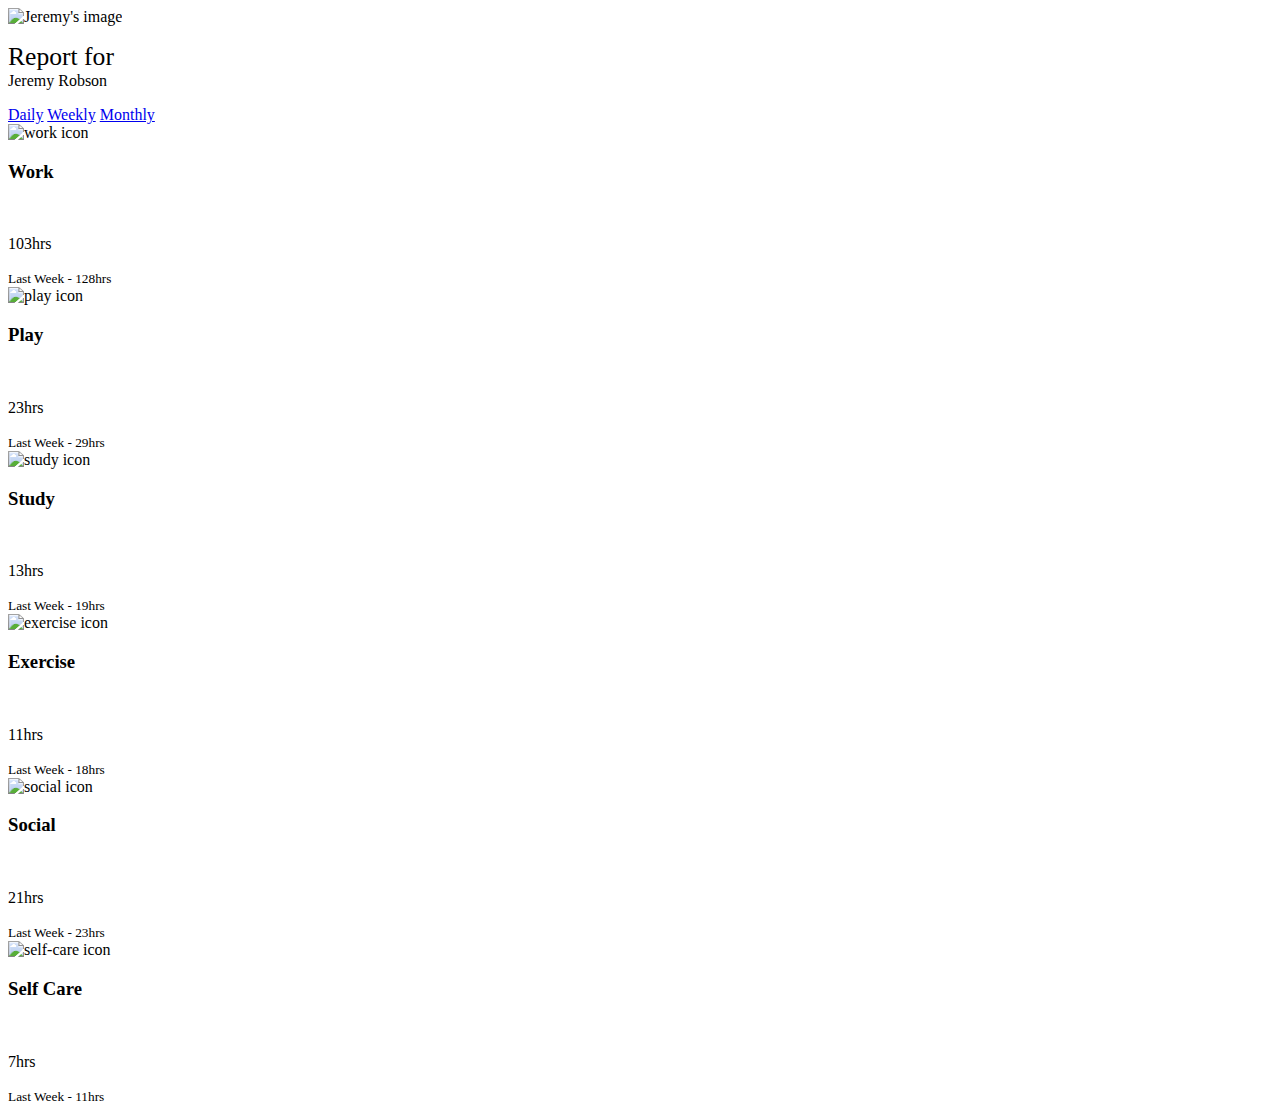
==== monthly.html @ 6d73fcd3 "Add files via upload" ====
<!DOCTYPE html>
<html lang="en">
<head>
  <meta charset="UTF-8">
  <meta name="viewport" content="width=device-width, initial-scale=1.0"> <!-- displays site properly based on user's device -->

  <link rel="icon" type="image/png" sizes="32x32" href="./images/favicon-32x32.png">
  
  <title>Frontend Mentor | Time tracking dashboard</title>

  <link rel="stylesheet" href="css/mobile.css" title="" type="text/css" />
  
  <link rel="stylesheet" href="css/desktop.css" title="" type="text/css" />
</head>
<body>
  <div id="container">
    
  <div id="boxOne">
      
  <section id="jr">
  <img class="Jeremy-img" src="images/image-jeremy.png" alt="Jeremy's image" />  
  <p class="top-p"><small style="font-size: 2vw;">Report for</small>
  <br />
  Jeremy Robson
  </p>
  </section> 
  <section id="duration">
  <span><a href="daily.html" class="a-others a-current daily-a" >Daily</a></span>
  <span><a href="weekly.html" class="a-others a-current weekly-a" >Weekly</a></span>
  <span><a href="monthly.html" class="a-current monthly-a" >Monthly</a></span>
  </section>
  
  </div>
  
  <div id="boxTwo">
    <section id="topTwo" class="top-section">
    <img src="images/icon-work.svg" alt="work icon" height="58"/>
  </section>
  <section class="bottom-section">
    <h3 class="tracked-item">Work</h3>
    <img class="ellipsis-img" src="images/icon-ellipsis.svg" alt="" width="20"/>
  <p class="current-time">103hrs</p> <!-- monthly -->
  <small class="previous-time">Last Week - 128hrs</small>
  </section>
  </div>
  
  <div id="boxThree">
    <section id="topThree" class="top-section">
    <img src="images/icon-play.svg" alt="play icon" height="58"/>
  </section>
  <section class="bottom-section">
    <h3 class="tracked-item">Play</h3>
    <img class="ellipsis-img" src="images/icon-ellipsis.svg" alt="" width="20"/>
  <p class="current-time">23hrs</p> <!-- monthly -->
  <small class="previous-time">Last Week - 29hrs</small>  
  
  </section>
  </div>
  
  <div id="boxFour">
  <section  id="topFour" class="top-section">
    <img src="images/icon-study.svg" alt="study icon" height="58"/>
  </section>
  <section class="bottom-section">
    <h3 class="tracked-item">Study</h3>
    <img class="ellipsis-img" src="images/icon-ellipsis.svg" alt="" width="20"/>
 
  <p class="current-time">13hrs</p> <!-- monthly -->
  <small class="previous-time">Last Week - 19hrs</small>
  
  </section>
  </div>
  
  <div id="boxFive">
  <section id="topFive" class="top-section">
    <img src="images/icon-exercise.svg" alt="exercise icon" height="58"/>
  </section>
  <section class="bottom-section">
    <h3 class="tracked-item">Exercise</h3>
    <img class="ellipsis-img" src="images/icon-ellipsis.svg" alt="" width="20"/>
  <p class="current-time">11hrs</p> <!-- monthly -->
  <small class="previous-time">Last Week - 18hrs</small>
    
  </section>
  </div>
  
  <div id="boxSix">
  <section id="topSix" class="top-section">
    <img src="images/icon-social.svg" alt="social icon" height="58"/>
  </section>
  <section class="bottom-section">
    <h3 class="tracked-item">Social</h3>
    <img class="ellipsis-img" src="images/icon-ellipsis.svg" alt="" width="20"/>
  <p class="current-time">21hrs</p> <!-- monthly -->
  <small class="previous-time">Last Week - 23hrs</small>
   
  </section>
  </div>
  
  <div id="boxSeven">
  <section id="topSeven" class="top-section">
    <img src="images/icon-self-care.svg" alt="self-care icon" height="58"/>
  </section>
  <section class="bottom-section">
    <h3 class="tracked-item">Self Care</h3>
    <img class="ellipsis-img" src="images/icon-ellipsis.svg" alt="" width="20"/>
  <p class="current-time">7hrs</p> <!-- monthly -->
  <small class="previous-time">Last Week - 11hrs</small>
   
  </section>
  </div>
  
  </div>
  
  </div>
  
  <script src="/js/script.js" type="text/javascript" charset="utf-8"></script>
</body>
</html>
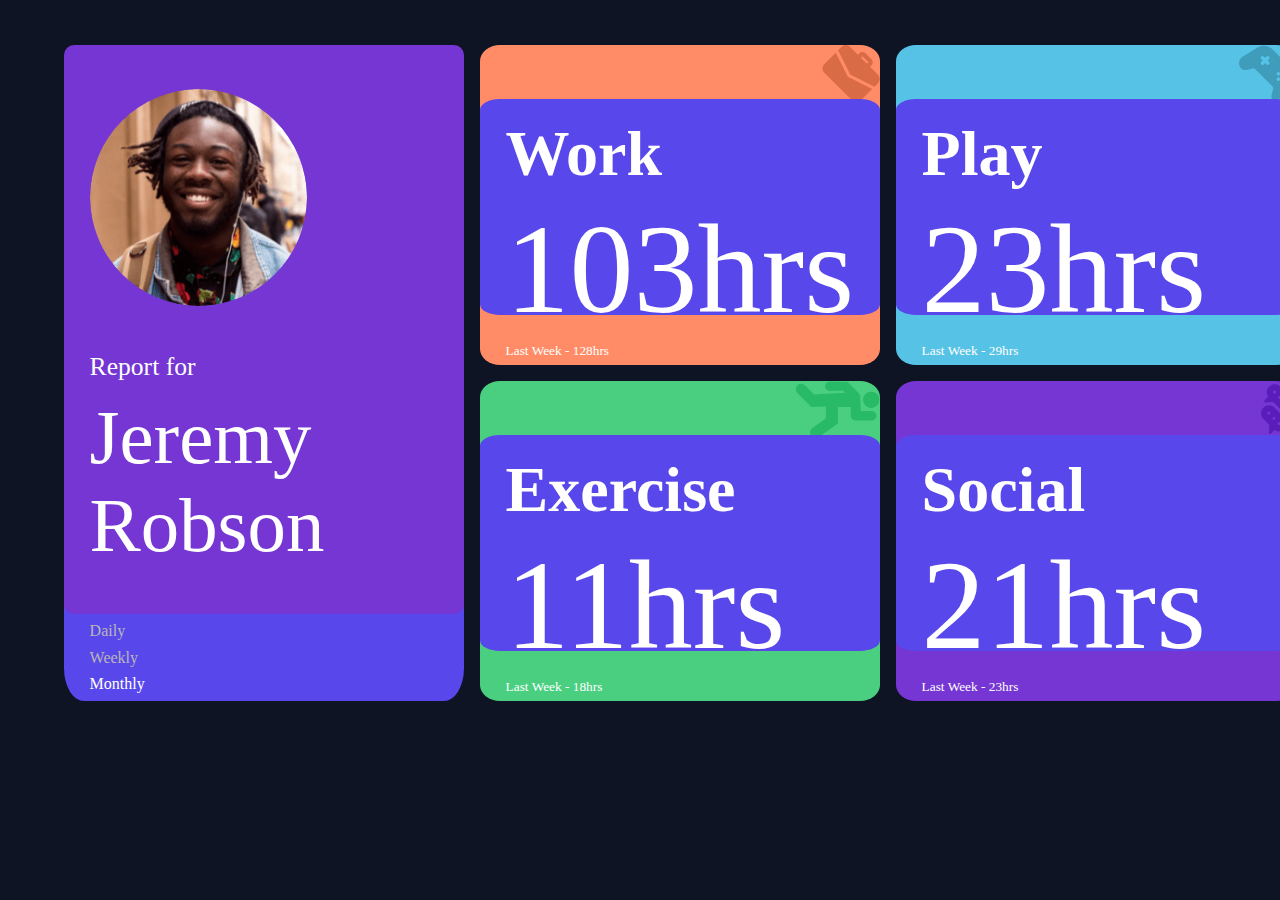
==== commit 1f18dfc6: "Update monthly.html" ====
--- a/monthly.html
+++ b/monthly.html
@@ -25,7 +25,7 @@
   </p>
   </section> 
   <section id="duration">
-  <span><a href="daily.html" class="a-others a-current daily-a" >Daily</a></span>
+  <span><a href="index.html" class="a-others a-current daily-a" >Daily</a></span>
   <span><a href="weekly.html" class="a-others a-current weekly-a" >Weekly</a></span>
   <span><a href="monthly.html" class="a-current monthly-a" >Monthly</a></span>
   </section>
@@ -116,4 +116,4 @@
   
   <script src="/js/script.js" type="text/javascript" charset="utf-8"></script>
 </body>
-</html>+</html>
--- a/css/mobile.css
+++ b/css/mobile.css
@@ -0,0 +1,102 @@
+body {
+  background-color: hsl(226, 43%, 10%);
+}
+#container {
+  margin: 5vh 5vw;
+}
+a {
+  text-decoration: none;
+  color: white;
+}
+.a-current {
+  color: white;
+}
+.a-others {
+  color: hsl(0, 1%, 72%);
+}
+#boxOne {
+  width: 100%;
+  height: 30vh;
+  display: flex;
+  flex-direction: column;
+  background-color: hsl(246, 80%, 60%);
+  border-radius: 5%;
+}
+#jr {
+  display: flex;
+  align-items: center;
+  justify-content: center;
+  flex-grow: 1.5;
+  background-color: hsl(264, 64%, 52%);
+  border-radius: 10px;
+}
+.Jeremy-img {
+  border-radius: 50%;
+  width: 17vw;
+}
+.top-p {
+  font-size: 6vw;
+  margin-left: 5vw;
+}
+#duration {
+  display: flex;
+  align-items: center;
+  justify-content: space-evenly;
+  flex-grow: 1.5;
+}
+#boxTwo, #boxThree, #boxFour, #boxFive, #boxSix, #boxSeven {
+  width: 100%;
+  height: 30vh;
+  margin-top: 5vh;
+  display: flex;
+  flex-direction: column;
+  border-radius: 5%;
+}
+.top-section {
+  height: 6vh;
+  display: flex;
+  justify-content: flex-end;
+  overflow: hidden;
+}
+#boxTwo {
+  background-color: hsl(15, 100%, 70%);
+}
+#boxThree {
+  background-color: hsl(195, 74%, 62%);
+} 
+#boxFour  {
+  background-color: hsl(348, 100%, 68%);
+}
+#boxFive {
+  background-color: hsl(145, 58%, 55%);
+}
+#boxSix  {
+  background-color: hsl(264, 64%, 52%);
+}
+#boxSeven {
+  background-color: hsl(43, 84%, 65%);
+}
+.bottom-section {
+  height: 24vh;
+  border-radius: 5%;
+  background-color: hsl(246, 80%, 60%);
+  display: grid;
+  grid-template-columns: repeat(2, 1fr);
+}
+.tracked-item {
+  font-size: 5vw;
+  margin-left: 5vw;
+}
+.ellipsis-img {
+  margin: 5vh 0 0 30vw;
+}
+.current-time {
+  font-size: 10vw;
+  margin: -5vh 0 6vh 5vw;
+}
+.previous-time {
+  margin: -2.5vh 0 0 6vw;
+}
+.top-p, .tracked-item, .current-time, .previous-time {
+  color: white;
+}--- a/css/desktop.css
+++ b/css/desktop.css
@@ -0,0 +1,94 @@
+@media (min-width: 800px) {
+  * {
+    margin: 0;
+    padding: 0;
+  }
+  #container {
+    width: ;
+    margin: ;
+    display: grid;
+    grid-template-columns: repeat(4, 25em);
+    grid-template-rows: repeat(2, 20em);
+    grid-gap: 1em;
+  }
+  #boxTwo, #boxThree, #boxFour, #boxFive, #boxSix, #boxSeven {
+    margin: 0;
+  }
+  #boxOne {
+    grid-column: 1/2;
+    grid-row: 1/3;
+    width: auto;
+    height: auto;
+  }
+  #boxTwo {
+    grid-column: 2/3;
+    grid-row: 1/2;
+    width: auto;
+    height: auto;
+  }
+  #boxThree {
+    grid-column: 3/4;
+    grid-row: 1/2;
+    width: auto;
+    height: auto;
+  } 
+  #boxFour {
+    grid-column: 4/5;
+    grid-row: 1/2;
+    width: auto;
+    height: auto;
+  }
+  #boxFive {
+    grid-column: 2/3;
+    grid-row: 2/3;
+    width: auto;
+    height: auto;
+  }
+  #boxSix {
+    grid-column: 3/4;
+    grid-row: 2/3;
+    width: auto;
+    height: auto;
+  }
+  #boxSeven {
+    grid-column: 4/5;
+    grid-row: 2/3;
+    width: auto;
+    height: auto;
+  }
+  #jr, #duration {
+    display: flex;
+    flex-direction: column;
+  }
+  #jr {
+    flex-grow: 4;
+    align-items: flex-start;
+  }
+  #duration {
+    align-items: flex-start;
+    padding-left: 2vw;
+    flex-shrink: 2;
+  }
+  .Jeremy-img {
+    margin-left: 2vw;
+  }
+  .top-p {
+    margin-left: 2vw;
+  }
+  .bottom-section {
+    display: flex;
+    flex-direction: column;
+  }
+  .ellipsis-img {
+    margin: 0 0 4vh 35vw;
+  }
+  .tracked-item {
+    margin: 2vh 0 -2vh 2vw;
+  }
+  .current-time {
+    margin: -2vh 0 0 2vw;
+  }
+  .previous-time {
+    margin: 0 0 0 2vw;
+  }
+}